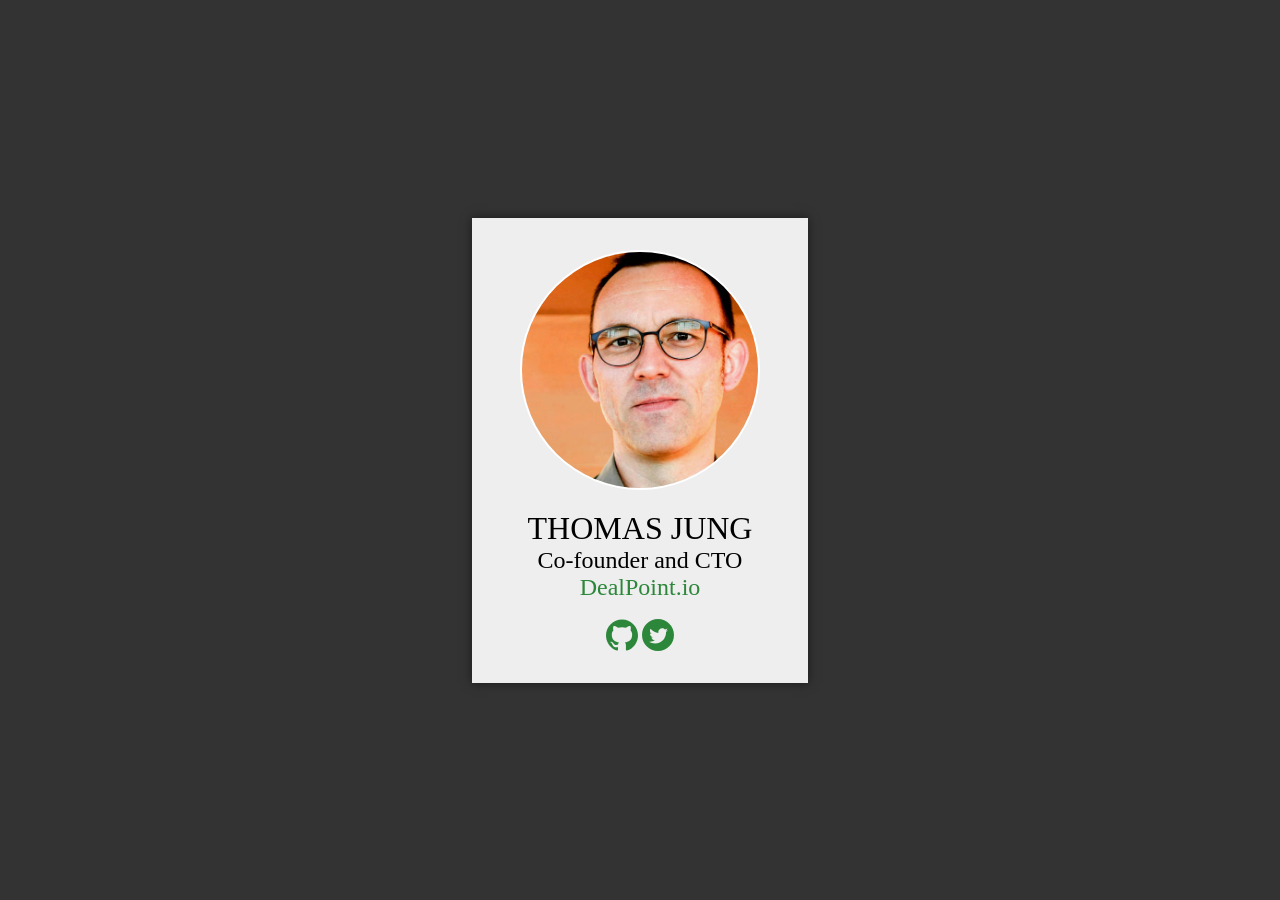
==== index.html @ f7f723f5 "feat: remove fonts" ====
<!doctype html>
<html lang="en">
    <head>
        <meta charset="utf-8" />
        <title>Thomas Jung - @ratiofu</title>
        <meta
            name="viewport"
            content="width=device-width, initial-scale=1, user-scalable=no"
        />
        <style type="text/css">

            * {
              box-sizing: border-box;
            }

            html, body {
              width: 100%;
              width: 100vw;
              height: 100%;
              height: 100vh;
              overflow: hidden;
              font-family: system-ui, -apple-system, BlinkMacSystemFont, 'Segoe UI', Roboto, Oxygen, Ubuntu, Cantarell, 'Open Sans', 'Helvetica Neue', sans-serif
              color: #222;
              background-color: #333;
              margin: 0;
              padding: 0;
            }

            h1, h2, p {
              font-weight: 300;
              margin: 0;
              padding: 0;
            }

            h1 {
              text-transform: uppercase;
            }

            .tj-grid {
              display: grid;
              justify-content: center;
              align-content: center;
              width: 100%;
              height: 100%;
            }

            .tj-profile-frame {
              padding: 2em 3em;
              background-color: #eee;
              box-shadow: 0 0 10px rgba(0, 0, 0, .5);
              text-align: center;
            }

            .tj-profile-image {
              width: 15em;
              border-radius: 15em;
              margin-bottom: 1em;
              border: 2px solid #fff;
            }

            a.icon, svg {
              display: inline-block;
              vertical-align: text-top;
              padding: 0;
              margin: 0;
            }

            svg {
              width: 2em;
              height: 2em;
            }

            svg path {
              fill: currentColor;
            }

            a, a:visited {
              color: #2d873b;
              text-decoration: none;
            }

            .tj-nowrap {
              white-space: nowrap;
            }
        </style>
    </head>
    <body>
        <div class="tj-grid">
            <div class="tj-profile-frame">
                <img
                    class="tj-profile-image"
                    src="images/profile.jpg"
                    alt="Thomas Jung Profile Picture"
                />

                <h1>Thomas Jung</h1>
                <h2>Co-founder and CTO</h2>
                <h2 class="tj-nowrap">
                    <a href="https://www.dealpoint.io/?src=ratiofu"
                        >DealPoint.io</a
                    >
                </h2>

                &nbsp;

                <p class="tj-nowrap">
                    <a
                        class="icon"
                        href="https://github.com/ratiofu"
                        title="ratiofu"
                        onclick="__clickEvent('github')"
                    >
                        <svg
                            viewBox="0 0 24 24"
                            xmlns="http://www.w3.org/2000/svg"
                            width="24"
                            height="24"
                        >
                            <path
                                d="M12 .297c-6.63 0-12 5.373-12 12 0 5.303 3.438 9.8 8.205 11.385.6.113.82-.258.82-.577 0-.285-.01-1.04-.015-2.04-3.338.724-4.042-1.61-4.042-1.61C4.422 18.07 3.633 17.7 3.633 17.7c-1.087-.744.084-.729.084-.729 1.205.084 1.838 1.236 1.838 1.236 1.07 1.835 2.809 1.305 3.495.998.108-.776.417-1.305.76-1.605-2.665-.3-5.466-1.332-5.466-5.93 0-1.31.465-2.38 1.235-3.22-.135-.303-.54-1.523.105-3.176 0 0 1.005-.322 3.3 1.23.96-.267 1.98-.399 3-.405 1.02.006 2.04.138 3 .405 2.28-1.552 3.285-1.23 3.285-1.23.645 1.653.24 2.873.12 3.176.765.84 1.23 1.91 1.23 3.22 0 4.61-2.805 5.625-5.475 5.92.42.36.81 1.096.81 2.22 0 1.606-.015 2.896-.015 3.286 0 .315.21.69.825.57C20.565 22.092 24 17.592 24 12.297c0-6.627-5.373-12-12-12"
                            ></path>
                        </svg>
                    </a>

                    <a
                        class="icon"
                        href="https://twitter.com/ratiofu"
                        title="ratiofu"
                        onclick="__clickEvent('twitter')"
                    >
                        <svg
                            viewBox="0 0 24 24"
                            xmlns="http://www.w3.org/2000/svg"
                            width="24"
                            height="24"
                        >
                            <path
                                d="M12,0C18.623,0 24,5.377 24,12C24,18.623 18.623,24 12,24C5.377,24 0,18.623 0,12C0,5.377 5.377,0 12,0ZM9.804,18.33C15.126,18.33 18.036,13.92 18.036,10.098C18.036,9.972 18.036,9.846 18.03,9.726C18.594,9.318 19.086,8.808 19.476,8.226C18.96,8.454 18.402,8.61 17.814,8.682C18.414,8.322 18.87,7.758 19.086,7.08C18.528,7.41 17.91,7.65 17.25,7.782C16.722,7.218 15.972,6.87 15.138,6.87C13.542,6.87 12.246,8.166 12.246,9.762C12.246,9.99 12.27,10.212 12.324,10.422C9.918,10.302 7.788,9.15 6.36,7.398C6.114,7.824 5.97,8.322 5.97,8.85C5.97,9.852 6.48,10.74 7.26,11.256C6.786,11.244 6.342,11.112 5.952,10.896C5.952,10.908 5.952,10.92 5.952,10.932C5.952,12.336 6.948,13.5 8.274,13.77C8.034,13.836 7.776,13.872 7.512,13.872C7.326,13.872 7.146,13.854 6.966,13.818C7.332,14.97 8.4,15.804 9.666,15.828C8.676,16.602 7.428,17.064 6.072,17.064C5.838,17.064 5.61,17.052 5.382,17.022C6.648,17.85 8.172,18.33 9.804,18.33Z"
                            ></path>
                        </svg>
                    </a>
                </p>
            </div>
        </div>

        <script
            async
            src="https://www.googletagmanager.com/gtag/js?id=UA-332367-25"
        ></script>
        <script>
            window.dataLayer = window.dataLayer || [];

            function gtag() {
                dataLayer.push(arguments);
            }

            gtag("js", new Date());
            gtag("config", "UA-332367-25");

            window.__clickEvent = function (label) {
                gtag("event", "click", {
                    event_category: "external",
                    event_label: label,
                    value: 1,
                });
            };
        </script>
    </body>
</html>
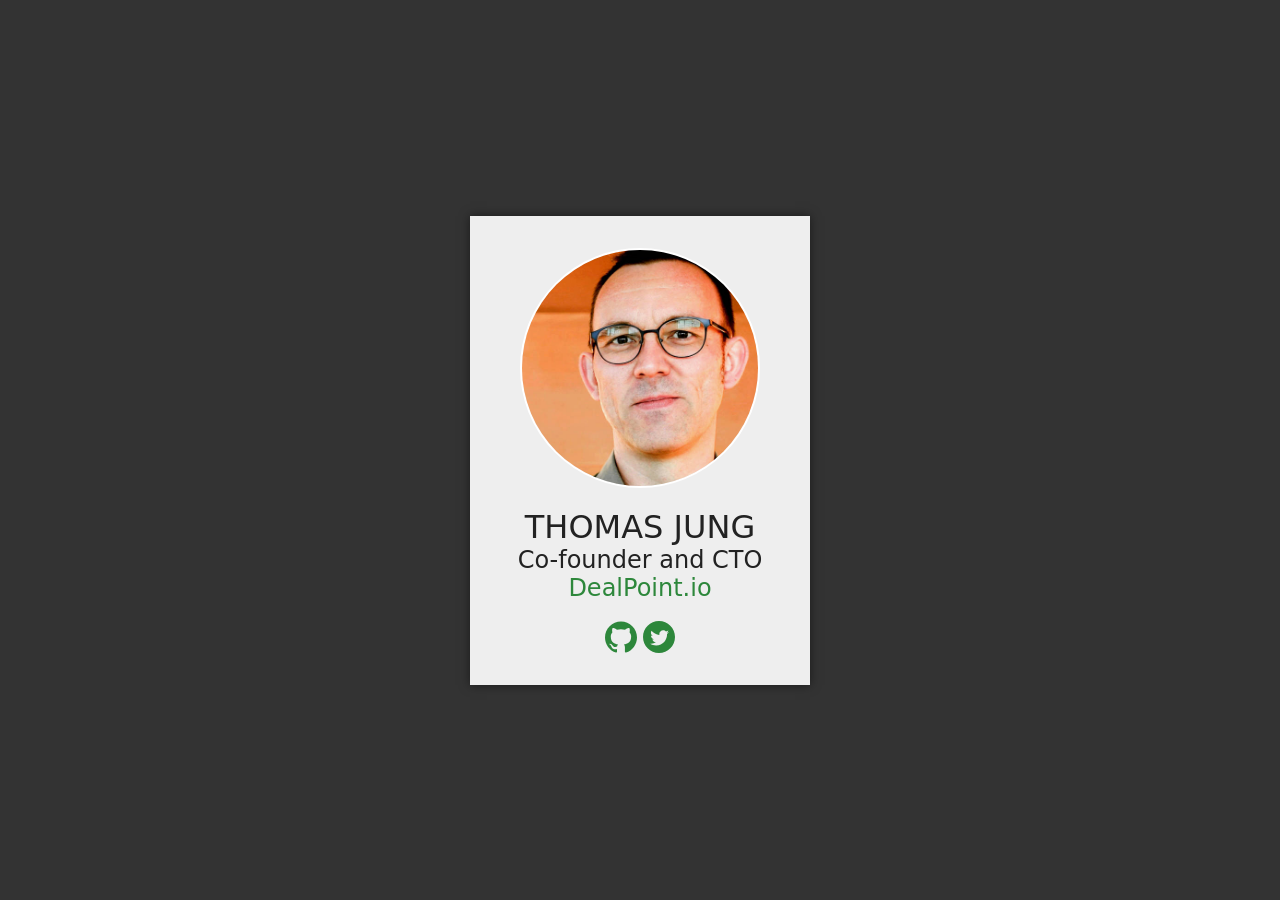
==== commit 4a3d3019: "fix: missed semicolon on CSS font declaration" ====
--- a/index.html
+++ b/index.html
@@ -8,79 +8,94 @@
             content="width=device-width, initial-scale=1, user-scalable=no"
         />
         <style type="text/css">
-
             * {
-              box-sizing: border-box;
-            }
-
-            html, body {
-              width: 100%;
-              width: 100vw;
-              height: 100%;
-              height: 100vh;
-              overflow: hidden;
-              font-family: system-ui, -apple-system, BlinkMacSystemFont, 'Segoe UI', Roboto, Oxygen, Ubuntu, Cantarell, 'Open Sans', 'Helvetica Neue', sans-serif
-              color: #222;
-              background-color: #333;
-              margin: 0;
-              padding: 0;
-            }
-
-            h1, h2, p {
-              font-weight: 300;
-              margin: 0;
-              padding: 0;
+                box-sizing: border-box;
+            }
+
+            html,
+            body {
+                width: 100%;
+                width: 100vw;
+                height: 100%;
+                height: 100vh;
+                overflow: hidden;
+                font-family:
+                    system-ui,
+                    -apple-system,
+                    BlinkMacSystemFont,
+                    "Segoe UI",
+                    Roboto,
+                    Oxygen,
+                    Ubuntu,
+                    Cantarell,
+                    "Open Sans",
+                    "Helvetica Neue",
+                    sans-serif;
+                color: #222;
+                background-color: #333;
+                margin: 0;
+                padding: 0;
+            }
+
+            h1,
+            h2,
+            p {
+                font-weight: 300;
+                margin: 0;
+                padding: 0;
             }
 
             h1 {
-              text-transform: uppercase;
+                text-transform: uppercase;
             }
 
             .tj-grid {
-              display: grid;
-              justify-content: center;
-              align-content: center;
-              width: 100%;
-              height: 100%;
+                display: grid;
+                justify-content: center;
+                align-content: center;
+                width: 100%;
+                height: 100%;
             }
 
             .tj-profile-frame {
-              padding: 2em 3em;
-              background-color: #eee;
-              box-shadow: 0 0 10px rgba(0, 0, 0, .5);
-              text-align: center;
+                padding: 2em 3em;
+                background-color: #eee;
+                box-shadow: 0 0 10px rgba(0, 0, 0, 0.5);
+                text-align: center;
             }
 
             .tj-profile-image {
-              width: 15em;
-              border-radius: 15em;
-              margin-bottom: 1em;
-              border: 2px solid #fff;
-            }
-
-            a.icon, svg {
-              display: inline-block;
-              vertical-align: text-top;
-              padding: 0;
-              margin: 0;
-            }
-
+                width: 15em;
+                border-radius: 15em;
+                margin-bottom: 1em;
+                border: 2px solid #fff;
+            }
+
+            a.icon,
             svg {
-              width: 2em;
-              height: 2em;
+                display: inline-block;
+                vertical-align: text-top;
+                padding: 0;
+                margin: 0;
+            }
+
+            svg {
+                width: 2em;
+                height: 2em;
             }
 
             svg path {
-              fill: currentColor;
-            }
-
-            a, a:visited {
-              color: #2d873b;
-              text-decoration: none;
+                fill: currentColor;
+            }
+
+            a,
+            a:visited {
+                color: #2d873b;
+                text-decoration: none;
             }
 
             .tj-nowrap {
-              white-space: nowrap;
+                white-space: nowrap;
             }
         </style>
     </head>
@@ -108,7 +123,6 @@
                         class="icon"
                         href="https://github.com/ratiofu"
                         title="ratiofu"
-                        onclick="__clickEvent('github')"
                     >
                         <svg
                             viewBox="0 0 24 24"
@@ -126,7 +140,6 @@
                         class="icon"
                         href="https://twitter.com/ratiofu"
                         title="ratiofu"
-                        onclick="__clickEvent('twitter')"
                     >
                         <svg
                             viewBox="0 0 24 24"
@@ -142,28 +155,74 @@
                 </p>
             </div>
         </div>
-
-        <script
-            async
-            src="https://www.googletagmanager.com/gtag/js?id=UA-332367-25"
-        ></script>
         <script>
-            window.dataLayer = window.dataLayer || [];
-
-            function gtag() {
-                dataLayer.push(arguments);
-            }
-
-            gtag("js", new Date());
-            gtag("config", "UA-332367-25");
-
-            window.__clickEvent = function (label) {
-                gtag("event", "click", {
-                    event_category: "external",
-                    event_label: label,
-                    value: 1,
-                });
-            };
+            !(function (t, e) {
+                var o, n, p, r;
+                e.__SV ||
+                    (window.posthog && window.posthog.__loaded) ||
+                    ((window.posthog = e),
+                    (e._i = []),
+                    (e.init = function (i, s, a) {
+                        function g(t, e) {
+                            var o = e.split(".");
+                            (2 == o.length && ((t = t[o[0]]), (e = o[1])),
+                                (t[e] = function () {
+                                    t.push(
+                                        [e].concat(
+                                            Array.prototype.slice.call(
+                                                arguments,
+                                                0,
+                                            ),
+                                        ),
+                                    );
+                                }));
+                        }
+                        (((p = t.createElement("script")).type =
+                            "text/javascript"),
+                            (p.crossOrigin = "anonymous"),
+                            (p.async = !0),
+                            (p.src =
+                                s.api_host.replace(
+                                    ".i.posthog.com",
+                                    "-assets.i.posthog.com",
+                                ) + "/static/array.js"),
+                            (r =
+                                t.getElementsByTagName(
+                                    "script",
+                                )[0]).parentNode.insertBefore(p, r));
+                        var u = e;
+                        for (
+                            void 0 !== a ? (u = e[a] = []) : (a = "posthog"),
+                                u.people = u.people || [],
+                                u.toString = function (t) {
+                                    var e = "posthog";
+                                    return (
+                                        "posthog" !== a && (e += "." + a),
+                                        t || (e += " (stub)"),
+                                        e
+                                    );
+                                },
+                                u.people.toString = function () {
+                                    return u.toString(1) + ".people (stub)";
+                                },
+                                o =
+                                    "init Rr Mr fi Cr Ar ci Tr Fr capture Mi calculateEventProperties Lr register register_once register_for_session unregister unregister_for_session Hr getFeatureFlag getFeatureFlagPayload isFeatureEnabled reloadFeatureFlags updateEarlyAccessFeatureEnrollment getEarlyAccessFeatures on onFeatureFlags onSurveysLoaded onSessionId getSurveys getActiveMatchingSurveys renderSurvey displaySurvey canRenderSurvey canRenderSurveyAsync identify setPersonProperties group resetGroups setPersonPropertiesForFlags resetPersonPropertiesForFlags setGroupPropertiesForFlags resetGroupPropertiesForFlags reset get_distinct_id getGroups get_session_id get_session_replay_url alias set_config startSessionRecording stopSessionRecording sessionRecordingStarted captureException loadToolbar get_property getSessionProperty Ur jr createPersonProfile zr kr Br opt_in_capturing opt_out_capturing has_opted_in_capturing has_opted_out_capturing get_explicit_consent_status is_capturing clear_opt_in_out_capturing Dr debug M Nr getPageViewId captureTraceFeedback captureTraceMetric $r".split(
+                                        " ",
+                                    ),
+                                n = 0;
+                            n < o.length;
+                            n++
+                        )
+                            g(u, o[n]);
+                        e._i.push([i, s, a]);
+                    }),
+                    (e.__SV = 1));
+            })(document, window.posthog || []);
+            posthog.init("phc_IjZZlUT5puEa2LuHe8qN8vSIgdSZfSI0jnL7XV7toOz", {
+                api_host: "https://us.i.posthog.com",
+                defaults: "2025-05-24",
+                person_profiles: "identified_only", // or 'always' to create profiles for anonymous users as well
+            });
         </script>
     </body>
 </html>
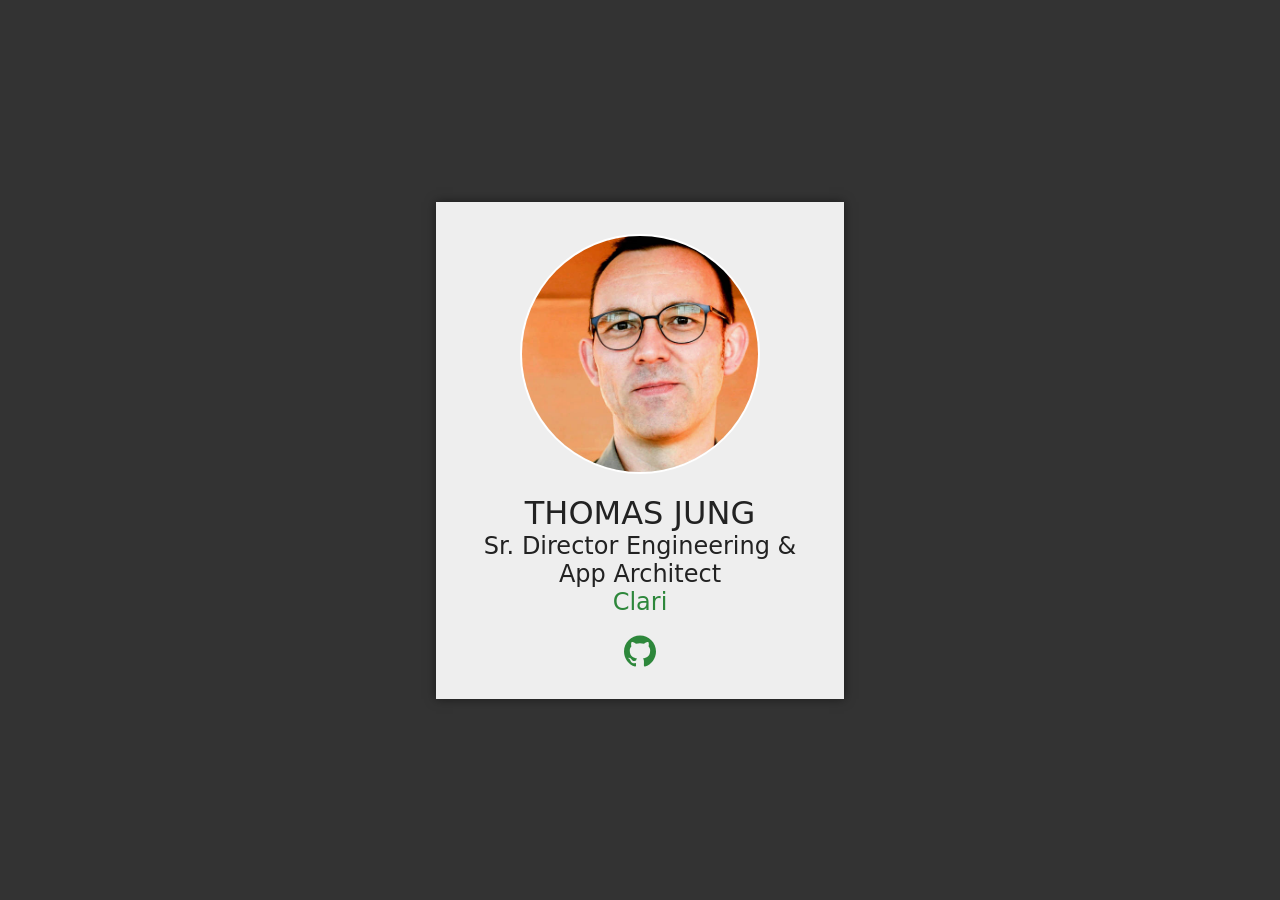
==== commit 0b34442e: "feat: fix title and position, remove twitter link chore: fix indentation" ====
--- a/index.html
+++ b/index.html
@@ -1,228 +1,193 @@
 <!doctype html>
 <html lang="en">
-    <head>
-        <meta charset="utf-8" />
-        <title>Thomas Jung - @ratiofu</title>
-        <meta
-            name="viewport"
-            content="width=device-width, initial-scale=1, user-scalable=no"
+  <head>
+    <meta charset="utf-8" />
+    <title>Thomas Jung - @ratiofu</title>
+    <meta name="viewport" content="width=device-width, initial-scale=1" />
+    <style type="text/css">
+      * {
+        box-sizing: border-box;
+      }
+
+      html,
+      body {
+        width: 100%;
+        width: 100vw;
+        height: 100%;
+        height: 100vh;
+        overflow: hidden;
+        font-family:
+          system-ui,
+          -apple-system,
+          BlinkMacSystemFont,
+          "Segoe UI",
+          Roboto,
+          Oxygen,
+          Ubuntu,
+          Cantarell,
+          "Open Sans",
+          "Helvetica Neue",
+          sans-serif;
+        color: #222;
+        background-color: #333;
+        margin: 0;
+        padding: 0;
+      }
+
+      h1,
+      h2,
+      p {
+        font-weight: 300;
+        margin: 0;
+        padding: 0;
+      }
+
+      h1 {
+        text-transform: uppercase;
+      }
+
+      .tj-grid {
+        display: grid;
+        justify-content: center;
+        align-content: center;
+        width: 100%;
+        height: 100%;
+      }
+
+      .tj-profile-frame {
+        padding: 2em 3em;
+        background-color: #eee;
+        box-shadow: 0 0 10px rgba(0, 0, 0, 0.5);
+        text-align: center;
+      }
+
+      .tj-profile-image {
+        width: 15em;
+        border-radius: 15em;
+        margin-bottom: 1em;
+        border: 2px solid #fff;
+      }
+
+      a.icon,
+      svg {
+        display: inline-block;
+        vertical-align: text-top;
+        padding: 0;
+        margin: 0;
+      }
+
+      svg {
+        width: 2em;
+        height: 2em;
+      }
+
+      svg path {
+        fill: currentColor;
+      }
+
+      a,
+      a:visited {
+        color: #2d873b;
+        text-decoration: none;
+      }
+
+      .tj-nowrap {
+        white-space: nowrap;
+      }
+    </style>
+  </head>
+  <body>
+    <div class="tj-grid">
+      <div class="tj-profile-frame">
+        <img
+          class="tj-profile-image"
+          src="images/profile.jpg"
+          alt="Thomas Jung Profile Picture"
+          fetchpriority="high"
         />
-        <style type="text/css">
-            * {
-                box-sizing: border-box;
+
+        <h1>Thomas Jung</h1>
+        <h2>Sr. Director Engineering &amp;<br />App Architect</h2>
+        <h2 class="tj-nowrap">
+          <a href="https://clari.com">Clari</a>
+        </h2>
+
+        &nbsp;
+
+        <p class="tj-nowrap">
+          <a class="icon" href="https://github.com/ratiofu" title="ratiofu">
+            <svg
+              viewBox="0 0 24 24"
+              xmlns="http://www.w3.org/2000/svg"
+              width="24"
+              height="24"
+            >
+              <path
+                d="M12 .297c-6.63 0-12 5.373-12 12 0 5.303 3.438 9.8 8.205 11.385.6.113.82-.258.82-.577 0-.285-.01-1.04-.015-2.04-3.338.724-4.042-1.61-4.042-1.61C4.422 18.07 3.633 17.7 3.633 17.7c-1.087-.744.084-.729.084-.729 1.205.084 1.838 1.236 1.838 1.236 1.07 1.835 2.809 1.305 3.495.998.108-.776.417-1.305.76-1.605-2.665-.3-5.466-1.332-5.466-5.93 0-1.31.465-2.38 1.235-3.22-.135-.303-.54-1.523.105-3.176 0 0 1.005-.322 3.3 1.23.96-.267 1.98-.399 3-.405 1.02.006 2.04.138 3 .405 2.28-1.552 3.285-1.23 3.285-1.23.645 1.653.24 2.873.12 3.176.765.84 1.23 1.91 1.23 3.22 0 4.61-2.805 5.625-5.475 5.92.42.36.81 1.096.81 2.22 0 1.606-.015 2.896-.015 3.286 0 .315.21.69.825.57C20.565 22.092 24 17.592 24 12.297c0-6.627-5.373-12-12-12"
+              ></path>
+            </svg>
+          </a>
+        </p>
+      </div>
+    </div>
+    <script>
+      !(function (t, e) {
+        var o, n, p, r;
+        e.__SV ||
+          (window.posthog && window.posthog.__loaded) ||
+          ((window.posthog = e),
+          (e._i = []),
+          (e.init = function (i, s, a) {
+            function g(t, e) {
+              var o = e.split(".");
+              (2 == o.length && ((t = t[o[0]]), (e = o[1])),
+                (t[e] = function () {
+                  t.push([e].concat(Array.prototype.slice.call(arguments, 0)));
+                }));
             }
-
-            html,
-            body {
-                width: 100%;
-                width: 100vw;
-                height: 100%;
-                height: 100vh;
-                overflow: hidden;
-                font-family:
-                    system-ui,
-                    -apple-system,
-                    BlinkMacSystemFont,
-                    "Segoe UI",
-                    Roboto,
-                    Oxygen,
-                    Ubuntu,
-                    Cantarell,
-                    "Open Sans",
-                    "Helvetica Neue",
-                    sans-serif;
-                color: #222;
-                background-color: #333;
-                margin: 0;
-                padding: 0;
-            }
-
-            h1,
-            h2,
-            p {
-                font-weight: 300;
-                margin: 0;
-                padding: 0;
-            }
-
-            h1 {
-                text-transform: uppercase;
-            }
-
-            .tj-grid {
-                display: grid;
-                justify-content: center;
-                align-content: center;
-                width: 100%;
-                height: 100%;
-            }
-
-            .tj-profile-frame {
-                padding: 2em 3em;
-                background-color: #eee;
-                box-shadow: 0 0 10px rgba(0, 0, 0, 0.5);
-                text-align: center;
-            }
-
-            .tj-profile-image {
-                width: 15em;
-                border-radius: 15em;
-                margin-bottom: 1em;
-                border: 2px solid #fff;
-            }
-
-            a.icon,
-            svg {
-                display: inline-block;
-                vertical-align: text-top;
-                padding: 0;
-                margin: 0;
-            }
-
-            svg {
-                width: 2em;
-                height: 2em;
-            }
-
-            svg path {
-                fill: currentColor;
-            }
-
-            a,
-            a:visited {
-                color: #2d873b;
-                text-decoration: none;
-            }
-
-            .tj-nowrap {
-                white-space: nowrap;
-            }
-        </style>
-    </head>
-    <body>
-        <div class="tj-grid">
-            <div class="tj-profile-frame">
-                <img
-                    class="tj-profile-image"
-                    src="images/profile.jpg"
-                    alt="Thomas Jung Profile Picture"
-                />
-
-                <h1>Thomas Jung</h1>
-                <h2>Co-founder and CTO</h2>
-                <h2 class="tj-nowrap">
-                    <a href="https://www.dealpoint.io/?src=ratiofu"
-                        >DealPoint.io</a
-                    >
-                </h2>
-
-                &nbsp;
-
-                <p class="tj-nowrap">
-                    <a
-                        class="icon"
-                        href="https://github.com/ratiofu"
-                        title="ratiofu"
-                    >
-                        <svg
-                            viewBox="0 0 24 24"
-                            xmlns="http://www.w3.org/2000/svg"
-                            width="24"
-                            height="24"
-                        >
-                            <path
-                                d="M12 .297c-6.63 0-12 5.373-12 12 0 5.303 3.438 9.8 8.205 11.385.6.113.82-.258.82-.577 0-.285-.01-1.04-.015-2.04-3.338.724-4.042-1.61-4.042-1.61C4.422 18.07 3.633 17.7 3.633 17.7c-1.087-.744.084-.729.084-.729 1.205.084 1.838 1.236 1.838 1.236 1.07 1.835 2.809 1.305 3.495.998.108-.776.417-1.305.76-1.605-2.665-.3-5.466-1.332-5.466-5.93 0-1.31.465-2.38 1.235-3.22-.135-.303-.54-1.523.105-3.176 0 0 1.005-.322 3.3 1.23.96-.267 1.98-.399 3-.405 1.02.006 2.04.138 3 .405 2.28-1.552 3.285-1.23 3.285-1.23.645 1.653.24 2.873.12 3.176.765.84 1.23 1.91 1.23 3.22 0 4.61-2.805 5.625-5.475 5.92.42.36.81 1.096.81 2.22 0 1.606-.015 2.896-.015 3.286 0 .315.21.69.825.57C20.565 22.092 24 17.592 24 12.297c0-6.627-5.373-12-12-12"
-                            ></path>
-                        </svg>
-                    </a>
-
-                    <a
-                        class="icon"
-                        href="https://twitter.com/ratiofu"
-                        title="ratiofu"
-                    >
-                        <svg
-                            viewBox="0 0 24 24"
-                            xmlns="http://www.w3.org/2000/svg"
-                            width="24"
-                            height="24"
-                        >
-                            <path
-                                d="M12,0C18.623,0 24,5.377 24,12C24,18.623 18.623,24 12,24C5.377,24 0,18.623 0,12C0,5.377 5.377,0 12,0ZM9.804,18.33C15.126,18.33 18.036,13.92 18.036,10.098C18.036,9.972 18.036,9.846 18.03,9.726C18.594,9.318 19.086,8.808 19.476,8.226C18.96,8.454 18.402,8.61 17.814,8.682C18.414,8.322 18.87,7.758 19.086,7.08C18.528,7.41 17.91,7.65 17.25,7.782C16.722,7.218 15.972,6.87 15.138,6.87C13.542,6.87 12.246,8.166 12.246,9.762C12.246,9.99 12.27,10.212 12.324,10.422C9.918,10.302 7.788,9.15 6.36,7.398C6.114,7.824 5.97,8.322 5.97,8.85C5.97,9.852 6.48,10.74 7.26,11.256C6.786,11.244 6.342,11.112 5.952,10.896C5.952,10.908 5.952,10.92 5.952,10.932C5.952,12.336 6.948,13.5 8.274,13.77C8.034,13.836 7.776,13.872 7.512,13.872C7.326,13.872 7.146,13.854 6.966,13.818C7.332,14.97 8.4,15.804 9.666,15.828C8.676,16.602 7.428,17.064 6.072,17.064C5.838,17.064 5.61,17.052 5.382,17.022C6.648,17.85 8.172,18.33 9.804,18.33Z"
-                            ></path>
-                        </svg>
-                    </a>
-                </p>
-            </div>
-        </div>
-        <script>
-            !(function (t, e) {
-                var o, n, p, r;
-                e.__SV ||
-                    (window.posthog && window.posthog.__loaded) ||
-                    ((window.posthog = e),
-                    (e._i = []),
-                    (e.init = function (i, s, a) {
-                        function g(t, e) {
-                            var o = e.split(".");
-                            (2 == o.length && ((t = t[o[0]]), (e = o[1])),
-                                (t[e] = function () {
-                                    t.push(
-                                        [e].concat(
-                                            Array.prototype.slice.call(
-                                                arguments,
-                                                0,
-                                            ),
-                                        ),
-                                    );
-                                }));
-                        }
-                        (((p = t.createElement("script")).type =
-                            "text/javascript"),
-                            (p.crossOrigin = "anonymous"),
-                            (p.async = !0),
-                            (p.src =
-                                s.api_host.replace(
-                                    ".i.posthog.com",
-                                    "-assets.i.posthog.com",
-                                ) + "/static/array.js"),
-                            (r =
-                                t.getElementsByTagName(
-                                    "script",
-                                )[0]).parentNode.insertBefore(p, r));
-                        var u = e;
-                        for (
-                            void 0 !== a ? (u = e[a] = []) : (a = "posthog"),
-                                u.people = u.people || [],
-                                u.toString = function (t) {
-                                    var e = "posthog";
-                                    return (
-                                        "posthog" !== a && (e += "." + a),
-                                        t || (e += " (stub)"),
-                                        e
-                                    );
-                                },
-                                u.people.toString = function () {
-                                    return u.toString(1) + ".people (stub)";
-                                },
-                                o =
-                                    "init Rr Mr fi Cr Ar ci Tr Fr capture Mi calculateEventProperties Lr register register_once register_for_session unregister unregister_for_session Hr getFeatureFlag getFeatureFlagPayload isFeatureEnabled reloadFeatureFlags updateEarlyAccessFeatureEnrollment getEarlyAccessFeatures on onFeatureFlags onSurveysLoaded onSessionId getSurveys getActiveMatchingSurveys renderSurvey displaySurvey canRenderSurvey canRenderSurveyAsync identify setPersonProperties group resetGroups setPersonPropertiesForFlags resetPersonPropertiesForFlags setGroupPropertiesForFlags resetGroupPropertiesForFlags reset get_distinct_id getGroups get_session_id get_session_replay_url alias set_config startSessionRecording stopSessionRecording sessionRecordingStarted captureException loadToolbar get_property getSessionProperty Ur jr createPersonProfile zr kr Br opt_in_capturing opt_out_capturing has_opted_in_capturing has_opted_out_capturing get_explicit_consent_status is_capturing clear_opt_in_out_capturing Dr debug M Nr getPageViewId captureTraceFeedback captureTraceMetric $r".split(
-                                        " ",
-                                    ),
-                                n = 0;
-                            n < o.length;
-                            n++
-                        )
-                            g(u, o[n]);
-                        e._i.push([i, s, a]);
-                    }),
-                    (e.__SV = 1));
-            })(document, window.posthog || []);
-            posthog.init("phc_IjZZlUT5puEa2LuHe8qN8vSIgdSZfSI0jnL7XV7toOz", {
-                api_host: "https://us.i.posthog.com",
-                defaults: "2025-05-24",
-                person_profiles: "identified_only", // or 'always' to create profiles for anonymous users as well
-            });
-        </script>
-    </body>
+            (((p = t.createElement("script")).type = "text/javascript"),
+              (p.crossOrigin = "anonymous"),
+              (p.async = !0),
+              (p.src =
+                s.api_host.replace(".i.posthog.com", "-assets.i.posthog.com") +
+                "/static/array.js"),
+              (r = t.getElementsByTagName("script")[0]).parentNode.insertBefore(
+                p,
+                r,
+              ));
+            var u = e;
+            for (
+              void 0 !== a ? (u = e[a] = []) : (a = "posthog"),
+                u.people = u.people || [],
+                u.toString = function (t) {
+                  var e = "posthog";
+                  return (
+                    "posthog" !== a && (e += "." + a),
+                    t || (e += " (stub)"),
+                    e
+                  );
+                },
+                u.people.toString = function () {
+                  return u.toString(1) + ".people (stub)";
+                },
+                o =
+                  "init Rr Mr fi Cr Ar ci Tr Fr capture Mi calculateEventProperties Lr register register_once register_for_session unregister unregister_for_session Hr getFeatureFlag getFeatureFlagPayload isFeatureEnabled reloadFeatureFlags updateEarlyAccessFeatureEnrollment getEarlyAccessFeatures on onFeatureFlags onSurveysLoaded onSessionId getSurveys getActiveMatchingSurveys renderSurvey displaySurvey canRenderSurvey canRenderSurveyAsync identify setPersonProperties group resetGroups setPersonPropertiesForFlags resetPersonPropertiesForFlags setGroupPropertiesForFlags resetGroupPropertiesForFlags reset get_distinct_id getGroups get_session_id get_session_replay_url alias set_config startSessionRecording stopSessionRecording sessionRecordingStarted captureException loadToolbar get_property getSessionProperty Ur jr createPersonProfile zr kr Br opt_in_capturing opt_out_capturing has_opted_in_capturing has_opted_out_capturing get_explicit_consent_status is_capturing clear_opt_in_out_capturing Dr debug M Nr getPageViewId captureTraceFeedback captureTraceMetric $r".split(
+                    " ",
+                  ),
+                n = 0;
+              n < o.length;
+              n++
+            )
+              g(u, o[n]);
+            e._i.push([i, s, a]);
+          }),
+          (e.__SV = 1));
+      })(document, window.posthog || []);
+      posthog.init("phc_IjZZlUT5puEa2LuHe8qN8vSIgdSZfSI0jnL7XV7toOz", {
+        api_host: "https://us.i.posthog.com",
+        defaults: "2025-05-24",
+        person_profiles: "identified_only", // or 'always' to create profiles for anonymous users as well
+      });
+    </script>
+  </body>
 </html>
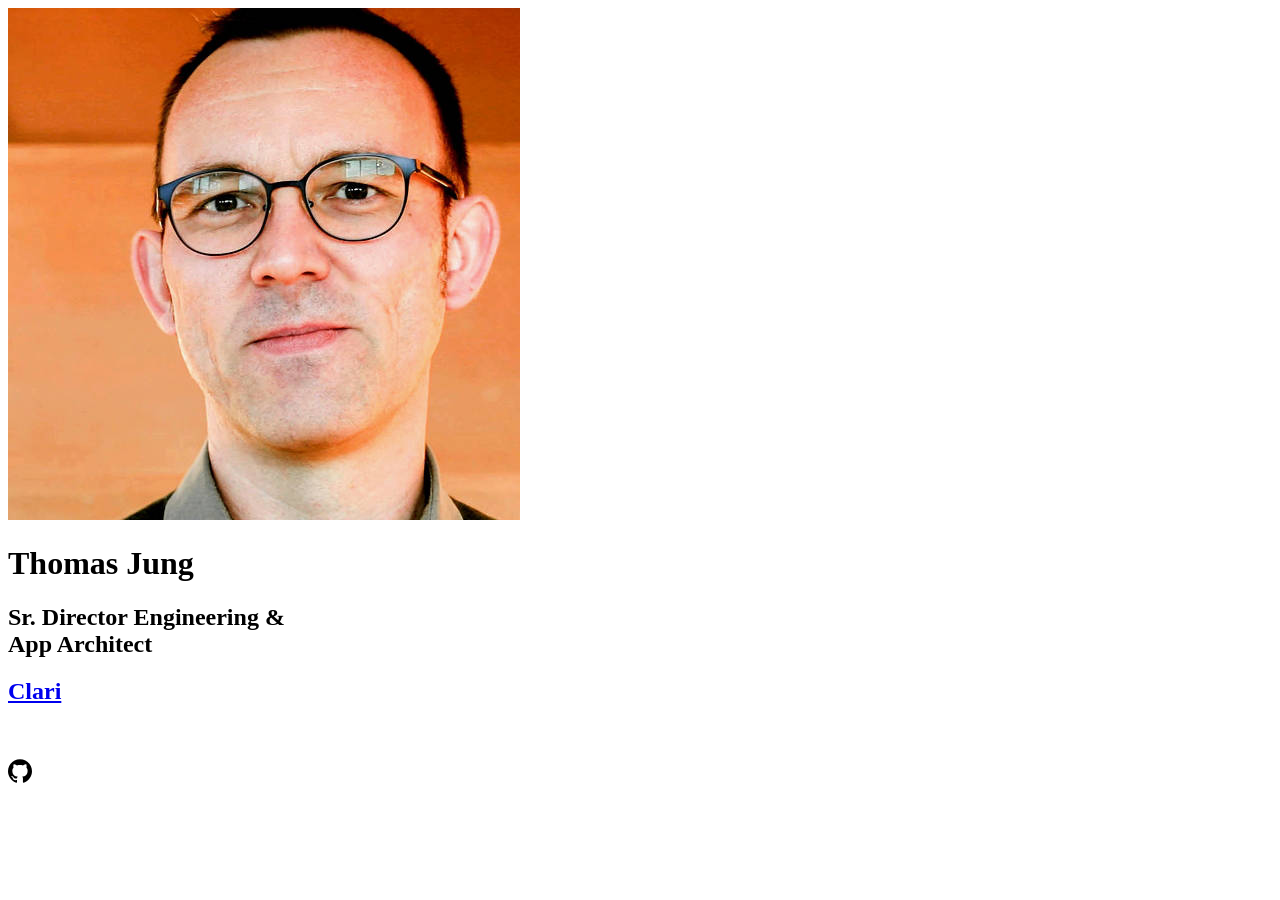
==== commit a3c41cbc: "feat: Move inline styles to external stylesheet" ====
--- a/index.html
+++ b/index.html
@@ -4,97 +4,7 @@
     <meta charset="utf-8" />
     <title>Thomas Jung - @ratiofu</title>
     <meta name="viewport" content="width=device-width, initial-scale=1" />
-    <style type="text/css">
-      * {
-        box-sizing: border-box;
-      }
-
-      html,
-      body {
-        width: 100%;
-        width: 100vw;
-        height: 100%;
-        height: 100vh;
-        overflow: hidden;
-        font-family:
-          system-ui,
-          -apple-system,
-          BlinkMacSystemFont,
-          "Segoe UI",
-          Roboto,
-          Oxygen,
-          Ubuntu,
-          Cantarell,
-          "Open Sans",
-          "Helvetica Neue",
-          sans-serif;
-        color: #222;
-        background-color: #333;
-        margin: 0;
-        padding: 0;
-      }
-
-      h1,
-      h2,
-      p {
-        font-weight: 300;
-        margin: 0;
-        padding: 0;
-      }
-
-      h1 {
-        text-transform: uppercase;
-      }
-
-      .tj-grid {
-        display: grid;
-        justify-content: center;
-        align-content: center;
-        width: 100%;
-        height: 100%;
-      }
-
-      .tj-profile-frame {
-        padding: 2em 3em;
-        background-color: #eee;
-        box-shadow: 0 0 10px rgba(0, 0, 0, 0.5);
-        text-align: center;
-      }
-
-      .tj-profile-image {
-        width: 15em;
-        border-radius: 15em;
-        margin-bottom: 1em;
-        border: 2px solid #fff;
-      }
-
-      a.icon,
-      svg {
-        display: inline-block;
-        vertical-align: text-top;
-        padding: 0;
-        margin: 0;
-      }
-
-      svg {
-        width: 2em;
-        height: 2em;
-      }
-
-      svg path {
-        fill: currentColor;
-      }
-
-      a,
-      a:visited {
-        color: #2d873b;
-        text-decoration: none;
-      }
-
-      .tj-nowrap {
-        white-space: nowrap;
-      }
-    </style>
+    <link rel="stylesheet" href="styles.css" />
   </head>
   <body>
     <div class="tj-grid">
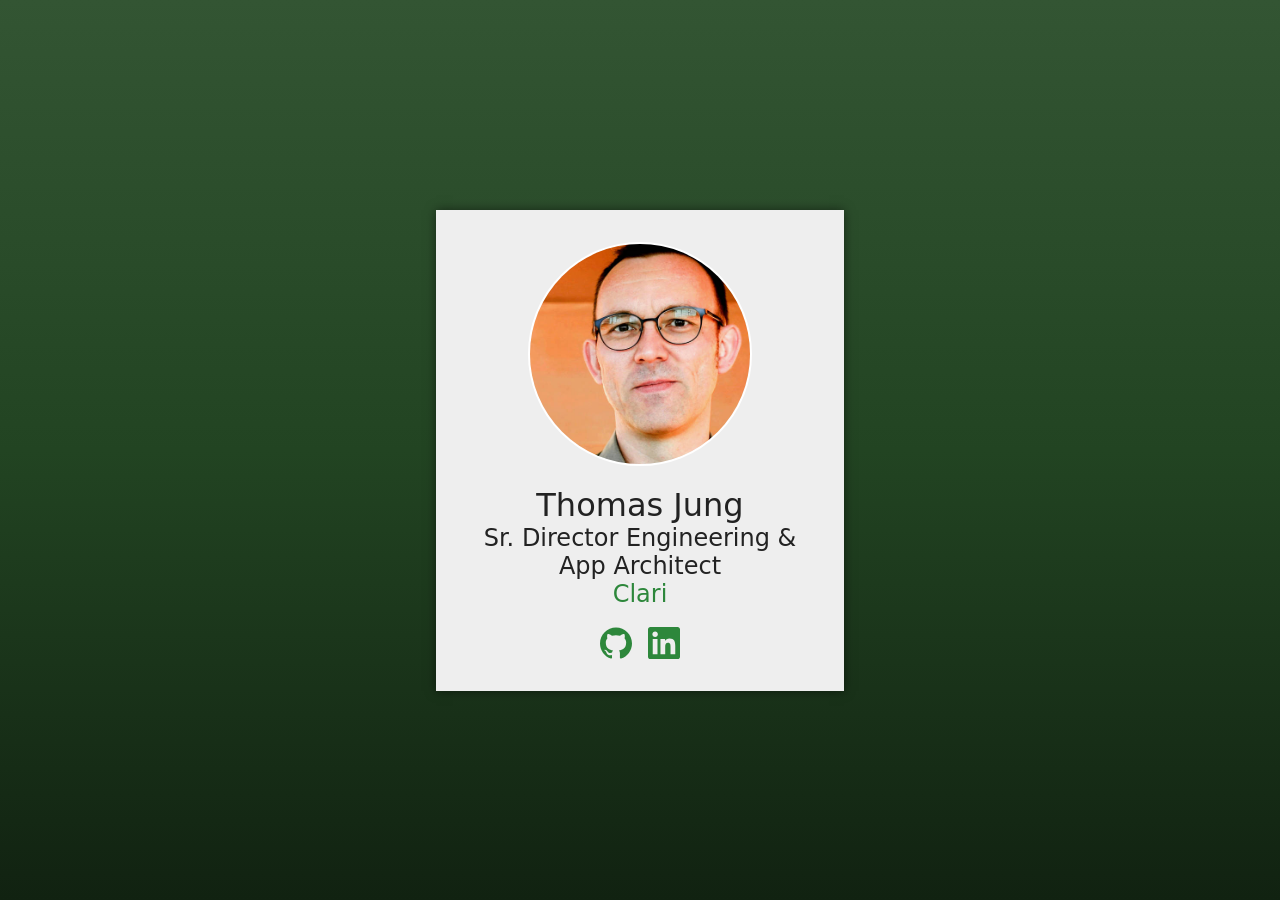
==== commit 4f2eaed2: "feat: add linkedin link and tweak background a bit" ====
--- a/index.html
+++ b/index.html
@@ -35,6 +35,23 @@
               <path
                 d="M12 .297c-6.63 0-12 5.373-12 12 0 5.303 3.438 9.8 8.205 11.385.6.113.82-.258.82-.577 0-.285-.01-1.04-.015-2.04-3.338.724-4.042-1.61-4.042-1.61C4.422 18.07 3.633 17.7 3.633 17.7c-1.087-.744.084-.729.084-.729 1.205.084 1.838 1.236 1.838 1.236 1.07 1.835 2.809 1.305 3.495.998.108-.776.417-1.305.76-1.605-2.665-.3-5.466-1.332-5.466-5.93 0-1.31.465-2.38 1.235-3.22-.135-.303-.54-1.523.105-3.176 0 0 1.005-.322 3.3 1.23.96-.267 1.98-.399 3-.405 1.02.006 2.04.138 3 .405 2.28-1.552 3.285-1.23 3.285-1.23.645 1.653.24 2.873.12 3.176.765.84 1.23 1.91 1.23 3.22 0 4.61-2.805 5.625-5.475 5.92.42.36.81 1.096.81 2.22 0 1.606-.015 2.896-.015 3.286 0 .315.21.69.825.57C20.565 22.092 24 17.592 24 12.297c0-6.627-5.373-12-12-12"
               ></path>
+            </svg>
+          </a>
+          &nbsp;
+          <a
+            class="icon"
+            href="https://linkedin.com/in/ratiofu"
+            title="ratiofu"
+          >
+            <svg
+              viewBox="0 0 24 24"
+              xmlns="http://www.w3.org/2000/svg"
+              width="24"
+              height="24"
+            >
+              <path
+                d="M20.447 20.452h-3.554v-5.569c0-1.328-.027-3.037-1.852-3.037-1.853 0-2.136 1.445-2.136 2.939v5.667H9.351V9h3.414v1.561h.046c.477-.9 1.637-1.85 3.37-1.85 3.601 0 4.267 2.37 4.267 5.455v6.286zM5.337 7.433c-1.144 0-2.063-.926-2.063-2.065 0-1.138.92-2.063 2.063-2.063 1.14 0 2.064.925 2.064 2.063 0 1.139-.925 2.065-2.064 2.065zm1.782 13.019H3.555V9h3.564v11.452zM22.225 0H1.771C.792 0 0 .774 0 1.729v20.542C0 23.227.792 24 1.771 24h20.451C23.2 24 24 23.227 24 22.271V1.729C24 .774 23.2 0 22.222 0h.003z"
+              />
             </svg>
           </a>
         </p>
--- a/styles.css
+++ b/styles.css
@@ -0,0 +1,86 @@
+* {
+  box-sizing: border-box;
+}
+
+html,
+body {
+  width: 100%;
+  width: 100vw;
+  height: 100%;
+  height: 100vh;
+  overflow: hidden;
+  font-family:
+    system-ui,
+    -apple-system,
+    BlinkMacSystemFont,
+    "Segoe UI",
+    Roboto,
+    Oxygen,
+    Ubuntu,
+    Cantarell,
+    "Open Sans",
+    "Helvetica Neue",
+    sans-serif;
+  color: #eee;
+  background: linear-gradient(0deg, #121, #242 50%, #353);
+  margin: 0;
+  padding: 0;
+}
+
+h1,
+h2,
+p {
+  font-weight: 300;
+  margin: 0;
+  padding: 0;
+}
+
+.tj-grid {
+  display: grid;
+  justify-content: center;
+  align-content: center;
+  width: 100%;
+  height: 100%;
+}
+
+.tj-profile-frame {
+  padding: 2em 3em;
+  background-color: #eee;
+  color: #222;
+  box-shadow: 0 0 10px rgba(0, 0, 0, 0.5);
+  text-align: center;
+}
+
+.tj-profile-image {
+  width: 14em;
+  border-radius: 50%;
+  margin-bottom: 1em;
+  border: 2px solid #fff;
+}
+
+a.icon,
+svg {
+  display: inline-block;
+  vertical-align: text-top;
+  padding: 0;
+  margin: 0;
+}
+
+svg {
+  width: 2em;
+  height: 2em;
+}
+
+svg path {
+  fill: currentColor;
+}
+
+a,
+a:visited {
+  color: #2d873b;
+  text-decoration: none;
+}
+
+.tj-nowrap {
+  white-space: nowrap;
+}
